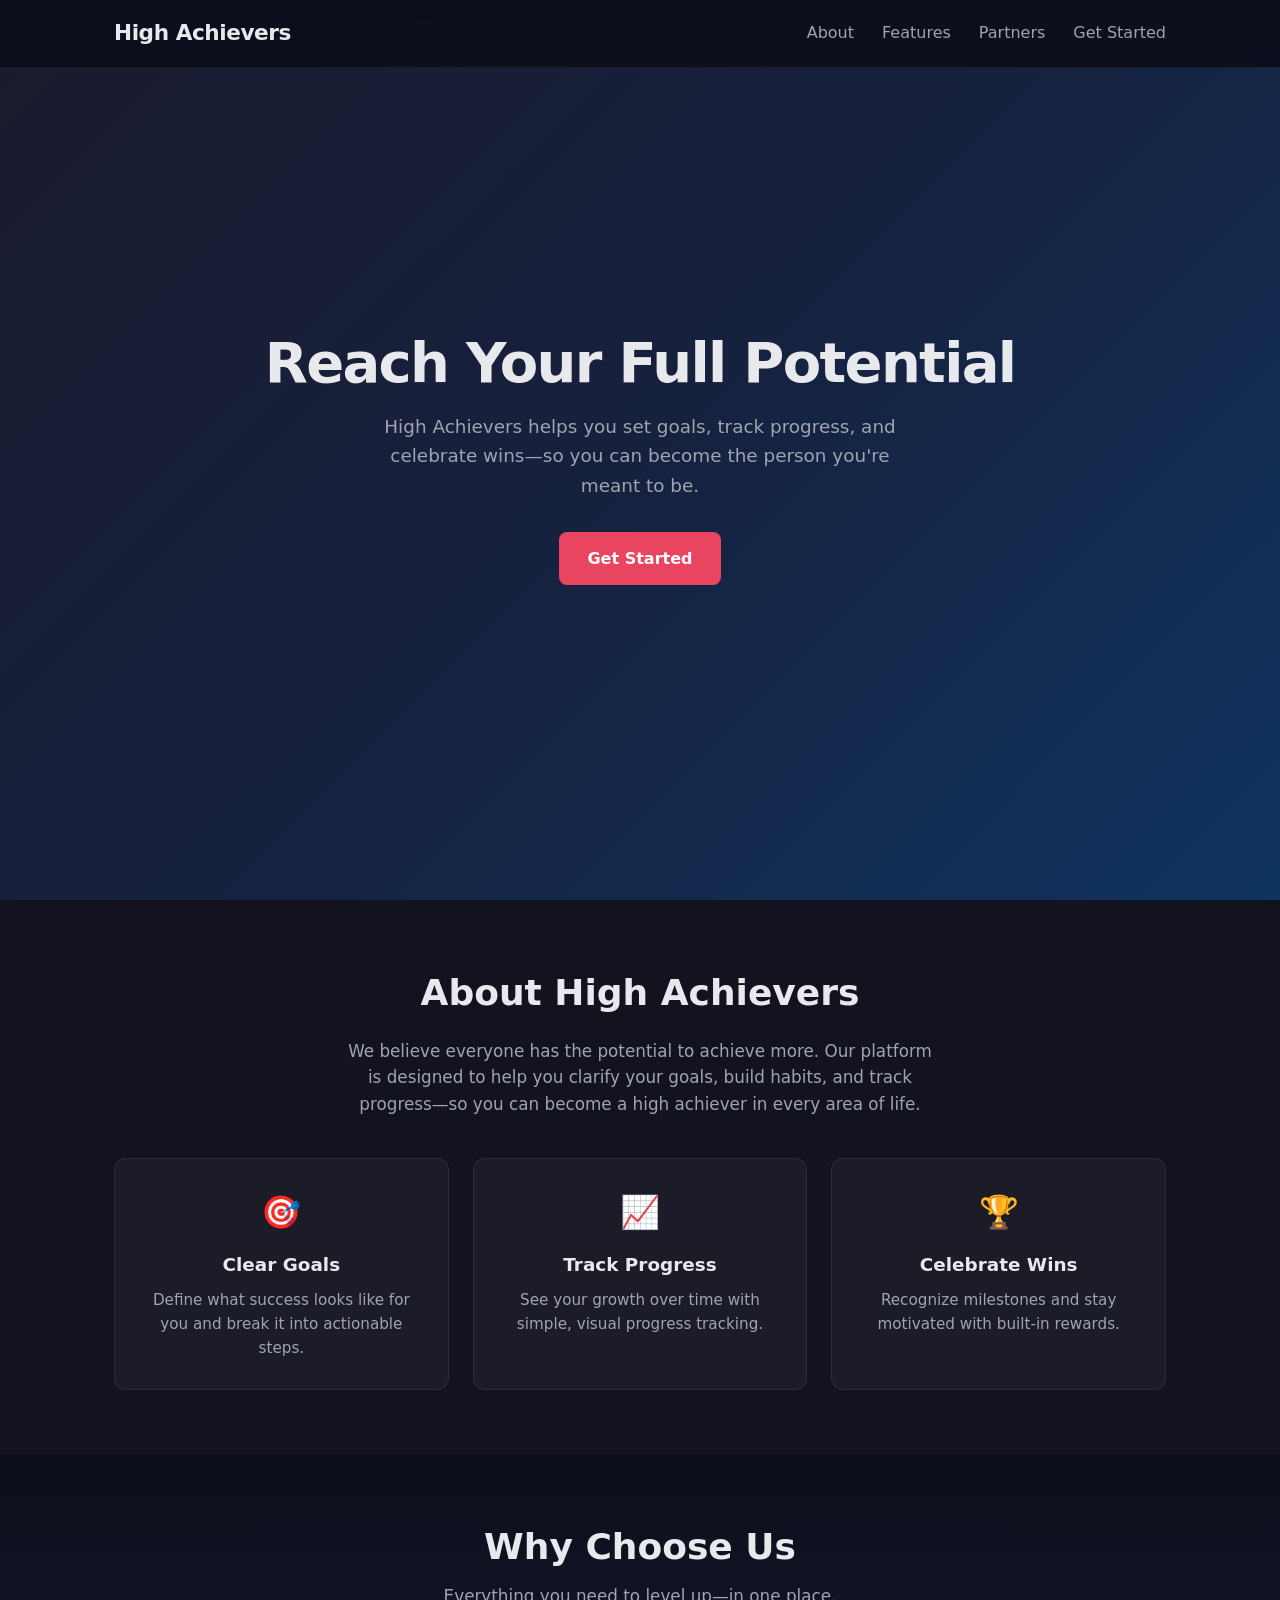
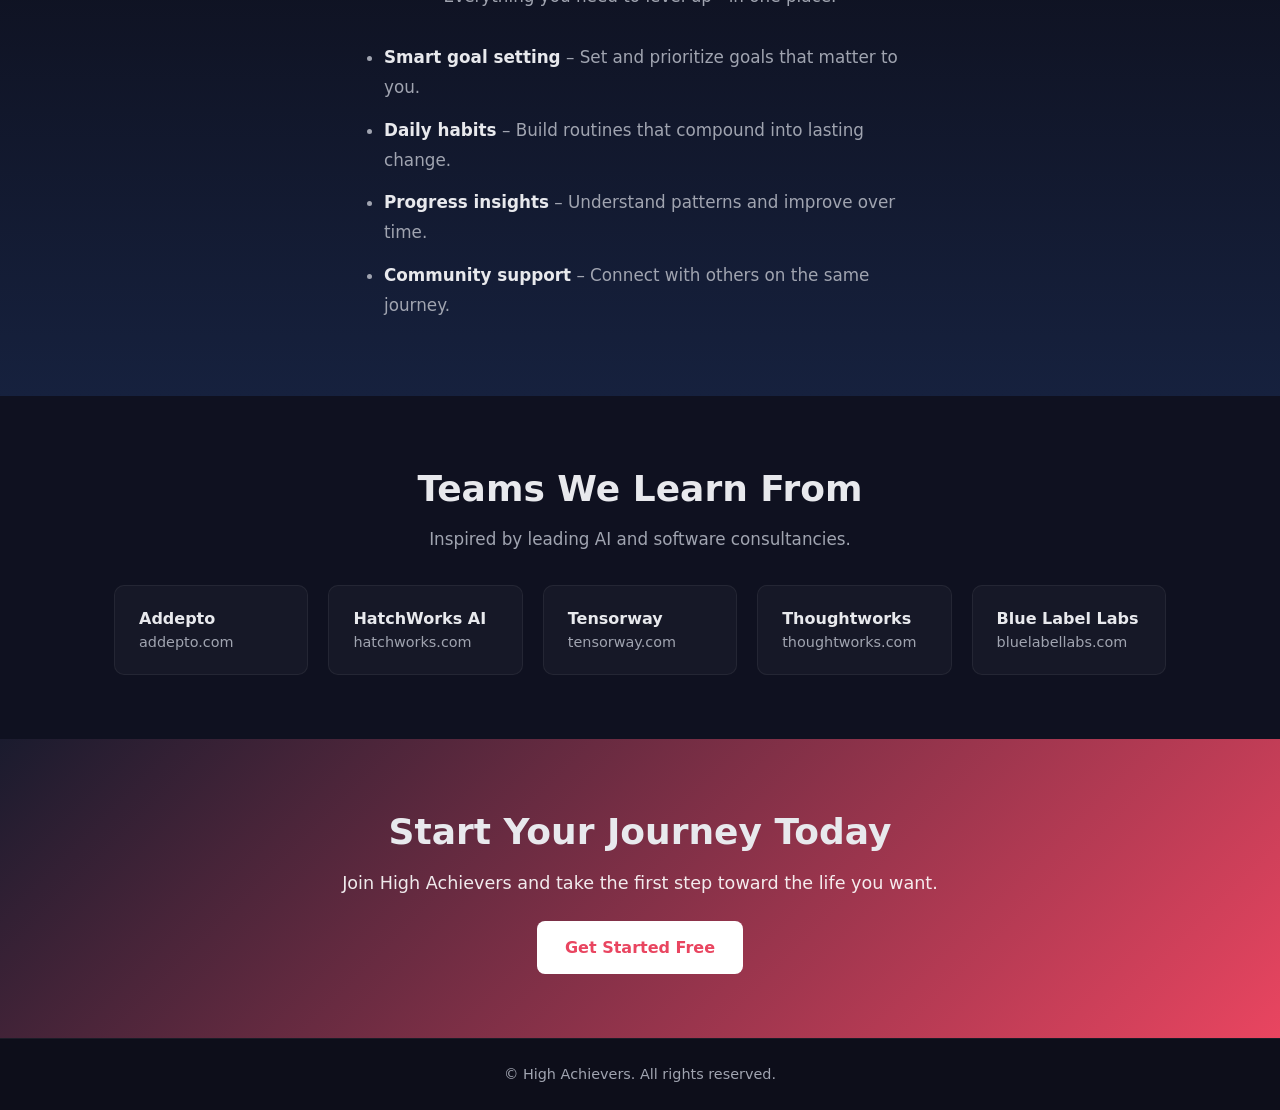
==== index.html @ 4ba8bb21 "feat: initial High Achievers landing page" ====
<!DOCTYPE html>
<html lang="en">
<head>
  <meta charset="UTF-8" />
  <meta name="viewport" content="width=device-width, initial-scale=1.0" />
  <title>High Achievers</title>
  <link rel="stylesheet" href="styles.css" />
</head>
<body>
  <header class="site-header">
    <div class="container">
      <a href="#" class="logo">High Achievers</a>
      <nav class="nav">
        <a href="#about">About</a>
        <a href="#features">Features</a>
        <a href="#partners">Partners</a>
        <a href="#cta">Get Started</a>
      </nav>
    </div>
  </header>

  <main>
    <section class="hero">
      <div class="container hero-content">
        <h1>Reach Your Full Potential</h1>
        <p class="hero-tagline">High Achievers helps you set goals, track progress, and celebrate wins—so you can become the person you're meant to be.</p>
        <a href="#cta" class="btn btn-primary">Get Started</a>
      </div>
    </section>

    <section id="about" class="about">
      <div class="container">
        <h2>About High Achievers</h2>
        <p class="about-lead">We believe everyone has the potential to achieve more. Our platform is designed to help you clarify your goals, build habits, and track progress—so you can become a high achiever in every area of life.</p>
        <div class="about-grid">
          <div class="about-card">
            <span class="about-icon">🎯</span>
            <h3>Clear Goals</h3>
            <p>Define what success looks like for you and break it into actionable steps.</p>
          </div>
          <div class="about-card">
            <span class="about-icon">📈</span>
            <h3>Track Progress</h3>
            <p>See your growth over time with simple, visual progress tracking.</p>
          </div>
          <div class="about-card">
            <span class="about-icon">🏆</span>
            <h3>Celebrate Wins</h3>
            <p>Recognize milestones and stay motivated with built-in rewards.</p>
          </div>
        </div>
      </div>
    </section>

    <section id="features" class="features">
      <div class="container">
        <h2>Why Choose Us</h2>
        <p class="section-tagline">Everything you need to level up—in one place.</p>
        <ul class="features-list">
          <li><strong>Smart goal setting</strong> – Set and prioritize goals that matter to you.</li>
          <li><strong>Daily habits</strong> – Build routines that compound into lasting change.</li>
          <li><strong>Progress insights</strong> – Understand patterns and improve over time.</li>
          <li><strong>Community support</strong> – Connect with others on the same journey.</li>
        </ul>
      </div>
    </section>

    <section id="partners" class="partners">
      <div class="container">
        <h2>Teams We Learn From</h2>
        <p class="section-tagline">Inspired by leading AI and software consultancies.</p>
        <div class="partners-grid">
          <a class="partner-card" href="https://addepto.com/" target="_blank" rel="noopener noreferrer">
            <span class="partner-name">Addepto</span>
            <span class="partner-site">addepto.com</span>
          </a>
          <a class="partner-card" href="https://hatchworks.com/" target="_blank" rel="noopener noreferrer">
            <span class="partner-name">HatchWorks AI</span>
            <span class="partner-site">hatchworks.com</span>
          </a>
          <a class="partner-card" href="https://www.tensorway.com/" target="_blank" rel="noopener noreferrer">
            <span class="partner-name">Tensorway</span>
            <span class="partner-site">tensorway.com</span>
          </a>
          <a class="partner-card" href="https://www.thoughtworks.com/" target="_blank" rel="noopener noreferrer">
            <span class="partner-name">Thoughtworks</span>
            <span class="partner-site">thoughtworks.com</span>
          </a>
          <a class="partner-card" href="https://www.bluelabellabs.com/" target="_blank" rel="noopener noreferrer">
            <span class="partner-name">Blue Label Labs</span>
            <span class="partner-site">bluelabellabs.com</span>
          </a>
        </div>
      </div>
    </section>

    <section id="cta" class="cta">
      <div class="container cta-content">
        <h2>Start Your Journey Today</h2>
        <p>Join High Achievers and take the first step toward the life you want.</p>
        <a href="#" class="btn btn-primary">Get Started Free</a>
      </div>
    </section>
  </main>

  <footer class="site-footer">
    <div class="container">
      <p>&copy; High Achievers. All rights reserved.</p>
    </div>
  </footer>
</body>
</html>
---- styles.css ----
/* High Achievers – Base & Hero */

:root {
  --bg-hero: linear-gradient(135deg, #1a1b2e 0%, #16213e 50%, #0f3460 100%);
  --bg-body: #0d0e1a;
  --text-primary: #e8e9ed;
  --text-muted: #a0a4b0;
  --accent: #e94560;
  --accent-hover: #ff6b6b;
  --header-bg: rgba(13, 14, 26, 0.9);
  --container-max: 1100px;
}

*,
*::before,
*::after {
  box-sizing: border-box;
}

body {
  margin: 0;
  font-family: "Segoe UI", system-ui, -apple-system, sans-serif;
  background: var(--bg-body);
  color: var(--text-primary);
  line-height: 1.6;
  min-height: 100vh;
}

.container {
  width: 100%;
  max-width: var(--container-max);
  margin: 0 auto;
  padding: 0 1.5rem;
}

/* Header */
.site-header {
  position: fixed;
  top: 0;
  left: 0;
  right: 0;
  z-index: 100;
  background: var(--header-bg);
  backdrop-filter: blur(8px);
  border-bottom: 1px solid rgba(255, 255, 255, 0.06);
}

.site-header .container {
  display: flex;
  align-items: center;
  justify-content: space-between;
  padding-top: 1rem;
  padding-bottom: 1rem;
}

.logo {
  font-size: 1.35rem;
  font-weight: 700;
  color: var(--text-primary);
  text-decoration: none;
  letter-spacing: -0.02em;
}

.nav {
  display: flex;
  gap: 1.75rem;
}

.nav a {
  color: var(--text-muted);
  text-decoration: none;
  font-weight: 500;
  transition: color 0.2s;
}

.nav a:hover {
  color: var(--accent);
}

/* Hero */
.hero {
  min-height: 100vh;
  display: flex;
  align-items: center;
  background: var(--bg-hero);
  padding-top: 5rem;
  padding-bottom: 4rem;
}

.hero-content {
  text-align: center;
}

.hero h1 {
  font-size: clamp(2.25rem, 5vw, 3.5rem);
  font-weight: 700;
  margin: 0 0 1rem;
  letter-spacing: -0.03em;
  line-height: 1.15;
}

.hero-tagline {
  font-size: 1.15rem;
  color: var(--text-muted);
  max-width: 520px;
  margin: 0 auto 2rem;
}

.btn {
  display: inline-block;
  padding: 0.85rem 1.75rem;
  font-size: 1rem;
  font-weight: 600;
  text-decoration: none;
  border-radius: 8px;
  transition: background 0.2s, transform 0.15s;
}

.btn-primary {
  background: var(--accent);
  color: #fff;
  border: none;
}

.btn-primary:hover {
  background: var(--accent-hover);
  transform: translateY(-1px);
}

/* Footer */
.site-footer {
  padding: 1.5rem;
  text-align: center;
  color: var(--text-muted);
  font-size: 0.9rem;
  border-top: 1px solid rgba(255, 255, 255, 0.06);
}

.site-footer p {
  margin: 0;
}

/* About */
.about {
  padding: 4rem 0;
  background: #12131f;
}

.about h2 {
  font-size: clamp(1.75rem, 3vw, 2.25rem);
  margin: 0 0 1rem;
  text-align: center;
}

.about-lead {
  text-align: center;
  color: var(--text-muted);
  max-width: 600px;
  margin: 0 auto 2.5rem;
  font-size: 1.05rem;
}

.about-grid {
  display: grid;
  grid-template-columns: repeat(3, 1fr);
  gap: 1.5rem;
}

.about-card {
  background: rgba(255, 255, 255, 0.04);
  border: 1px solid rgba(255, 255, 255, 0.08);
  border-radius: 12px;
  padding: 1.75rem;
  text-align: center;
  transition: border-color 0.2s, transform 0.2s;
}

.about-card:hover {
  border-color: rgba(233, 69, 96, 0.4);
  transform: translateY(-2px);
}

.about-icon {
  font-size: 2rem;
  display: block;
  margin-bottom: 0.75rem;
}

.about-card h3 {
  font-size: 1.15rem;
  margin: 0 0 0.5rem;
}

.about-card p {
  margin: 0;
  color: var(--text-muted);
  font-size: 0.95rem;
}

/* Features */
.features {
  padding: 4rem 0;
  background: linear-gradient(180deg, #0d0e1a 0%, #16213e 100%);
}

.features h2 {
  font-size: clamp(1.75rem, 3vw, 2.25rem);
  margin: 0 0 0.5rem;
  text-align: center;
}

.section-tagline {
  text-align: center;
  color: var(--text-muted);
  margin: 0 0 2rem;
  font-size: 1.05rem;
}

.features-list {
  max-width: 560px;
  margin: 0 auto;
  padding-left: 1.5rem;
  color: var(--text-muted);
  font-size: 1.05rem;
  line-height: 1.8;
}

.features-list li {
  margin-bottom: 0.75rem;
}

.features-list strong {
  color: var(--text-primary);
}

/* Partners */
.partners {
  padding: 4rem 0;
  background: #0f1120;
}

.partners h2 {
  font-size: clamp(1.75rem, 3vw, 2.25rem);
  margin: 0 0 0.5rem;
  text-align: center;
}

.partners-grid {
  display: grid;
  grid-template-columns: repeat(auto-fit, minmax(180px, 1fr));
  gap: 1.25rem;
  margin-top: 2rem;
}

.partner-card {
  display: flex;
  flex-direction: column;
  align-items: flex-start;
  padding: 1.25rem 1.5rem;
  border-radius: 10px;
  background: rgba(255, 255, 255, 0.03);
  border: 1px solid rgba(255, 255, 255, 0.06);
  text-decoration: none;
  color: inherit;
  transition: border-color 0.2s, transform 0.15s, background 0.2s;
}

.partner-card:hover {
  border-color: rgba(233, 69, 96, 0.6);
  background: rgba(233, 69, 96, 0.06);
  transform: translateY(-2px);
}

.partner-name {
  font-weight: 600;
}

.partner-site {
  font-size: 0.9rem;
  color: var(--text-muted);
}

/* CTA */
.cta {
  padding: 4rem 0;
  background: linear-gradient(135deg, #1a1b2e 0%, #e94560 100%);
}

.cta-content {
  text-align: center;
}

.cta h2 {
  font-size: clamp(1.75rem, 3vw, 2.25rem);
  margin: 0 0 0.5rem;
}

.cta p {
  color: rgba(255, 255, 255, 0.9);
  margin: 0 0 1.5rem;
  font-size: 1.1rem;
}

.cta .btn-primary {
  background: #fff;
  color: var(--accent);
}

.cta .btn-primary:hover {
  background: #f0f0f0;
  color: #c73e54;
}

@media (max-width: 640px) {
  .nav {
    gap: 1.25rem;
  }
  .hero {
    padding-top: 4rem;
  }
  .about-grid {
    grid-template-columns: 1fr;
  }
}
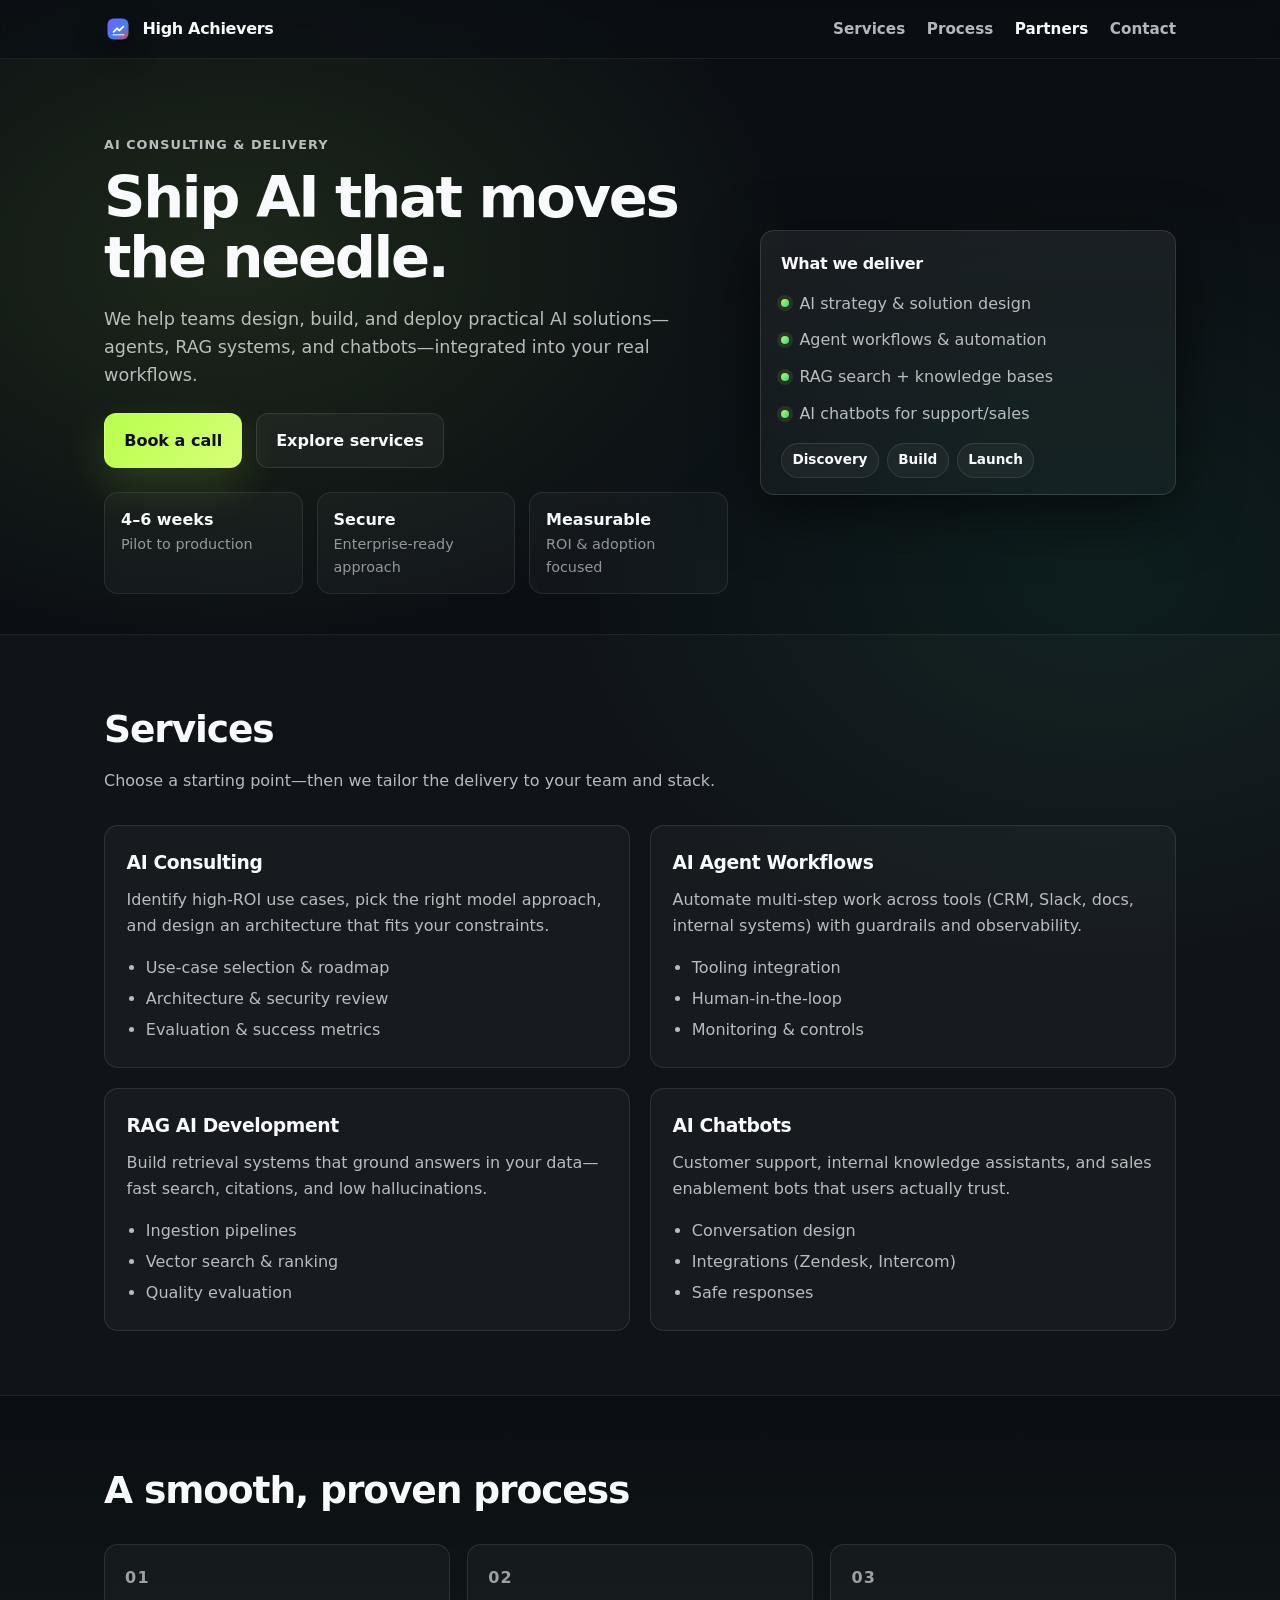
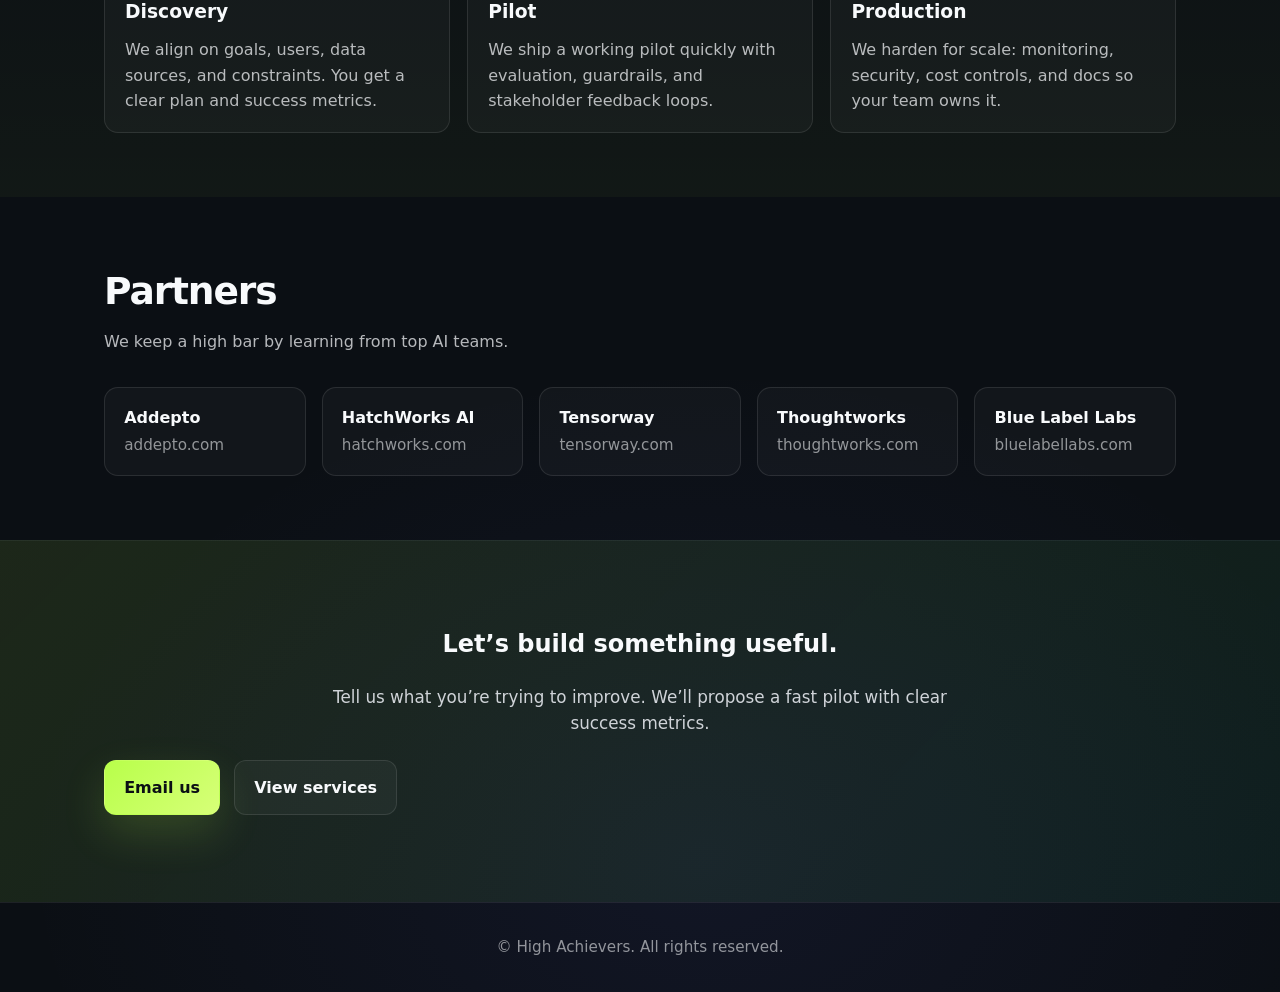
==== commit 25114201: "feat: restructure landing into src and premium palette Move markup/styles/scripts into src/, add SVG" ====
--- a/index.html
+++ b/index.html
@@ -1,112 +1,32 @@
 <!DOCTYPE html>
 <html lang="en">
-<head>
-  <meta charset="UTF-8" />
-  <meta name="viewport" content="width=device-width, initial-scale=1.0" />
-  <title>High Achievers</title>
-  <link rel="stylesheet" href="styles.css" />
-</head>
-<body>
-  <header class="site-header">
-    <div class="container">
-      <a href="#" class="logo">High Achievers</a>
-      <nav class="nav">
-        <a href="#about">About</a>
-        <a href="#features">Features</a>
-        <a href="#partners">Partners</a>
-        <a href="#cta">Get Started</a>
-      </nav>
-    </div>
-  </header>
-
-  <main>
-    <section class="hero">
-      <div class="container hero-content">
-        <h1>Reach Your Full Potential</h1>
-        <p class="hero-tagline">High Achievers helps you set goals, track progress, and celebrate wins—so you can become the person you're meant to be.</p>
-        <a href="#cta" class="btn btn-primary">Get Started</a>
-      </div>
-    </section>
-
-    <section id="about" class="about">
-      <div class="container">
-        <h2>About High Achievers</h2>
-        <p class="about-lead">We believe everyone has the potential to achieve more. Our platform is designed to help you clarify your goals, build habits, and track progress—so you can become a high achiever in every area of life.</p>
-        <div class="about-grid">
-          <div class="about-card">
-            <span class="about-icon">🎯</span>
-            <h3>Clear Goals</h3>
-            <p>Define what success looks like for you and break it into actionable steps.</p>
-          </div>
-          <div class="about-card">
-            <span class="about-icon">📈</span>
-            <h3>Track Progress</h3>
-            <p>See your growth over time with simple, visual progress tracking.</p>
-          </div>
-          <div class="about-card">
-            <span class="about-icon">🏆</span>
-            <h3>Celebrate Wins</h3>
-            <p>Recognize milestones and stay motivated with built-in rewards.</p>
-          </div>
-        </div>
-      </div>
-    </section>
-
-    <section id="features" class="features">
-      <div class="container">
-        <h2>Why Choose Us</h2>
-        <p class="section-tagline">Everything you need to level up—in one place.</p>
-        <ul class="features-list">
-          <li><strong>Smart goal setting</strong> – Set and prioritize goals that matter to you.</li>
-          <li><strong>Daily habits</strong> – Build routines that compound into lasting change.</li>
-          <li><strong>Progress insights</strong> – Understand patterns and improve over time.</li>
-          <li><strong>Community support</strong> – Connect with others on the same journey.</li>
-        </ul>
-      </div>
-    </section>
-
-    <section id="partners" class="partners">
-      <div class="container">
-        <h2>Teams We Learn From</h2>
-        <p class="section-tagline">Inspired by leading AI and software consultancies.</p>
-        <div class="partners-grid">
-          <a class="partner-card" href="https://addepto.com/" target="_blank" rel="noopener noreferrer">
-            <span class="partner-name">Addepto</span>
-            <span class="partner-site">addepto.com</span>
-          </a>
-          <a class="partner-card" href="https://hatchworks.com/" target="_blank" rel="noopener noreferrer">
-            <span class="partner-name">HatchWorks AI</span>
-            <span class="partner-site">hatchworks.com</span>
-          </a>
-          <a class="partner-card" href="https://www.tensorway.com/" target="_blank" rel="noopener noreferrer">
-            <span class="partner-name">Tensorway</span>
-            <span class="partner-site">tensorway.com</span>
-          </a>
-          <a class="partner-card" href="https://www.thoughtworks.com/" target="_blank" rel="noopener noreferrer">
-            <span class="partner-name">Thoughtworks</span>
-            <span class="partner-site">thoughtworks.com</span>
-          </a>
-          <a class="partner-card" href="https://www.bluelabellabs.com/" target="_blank" rel="noopener noreferrer">
-            <span class="partner-name">Blue Label Labs</span>
-            <span class="partner-site">bluelabellabs.com</span>
-          </a>
-        </div>
-      </div>
-    </section>
-
-    <section id="cta" class="cta">
-      <div class="container cta-content">
-        <h2>Start Your Journey Today</h2>
-        <p>Join High Achievers and take the first step toward the life you want.</p>
-        <a href="#" class="btn btn-primary">Get Started Free</a>
-      </div>
-    </section>
-  </main>
-
-  <footer class="site-footer">
-    <div class="container">
-      <p>&copy; High Achievers. All rights reserved.</p>
-    </div>
-  </footer>
-</body>
+  <head>
+    <meta charset="UTF-8" />
+    <meta name="viewport" content="width=device-width, initial-scale=1.0" />
+    <title>High Achievers</title>
+    <link rel="stylesheet" href="./src/styles/main.css" />
+    <script defer src="./src/js/main.js"></script>
+  </head>
+  <body>
+    <!-- Source of truth lives in ./src/index.html -->
+    <noscript>This site works best with JavaScript enabled.</noscript>
+    <!-- Keep a single entry point so local servers serve /index.html at root -->
+    <main id="app"></main>
+    <script>
+      // Simple include-style load: render the src HTML into #app for now.
+      // (This keeps a scalable /src structure without needing a bundler yet.)
+      fetch("./src/index.html")
+        .then((r) => r.text())
+        .then((html) => {
+          const doc = new DOMParser().parseFromString(html, "text/html");
+          const body = doc.body;
+          document.querySelector("#app").replaceWith(...body.childNodes);
+          window.dispatchEvent(new Event("ha:ready"));
+        })
+        .catch(() => {
+          document.body.innerHTML =
+            "<p style='color:white;font-family:system-ui;padding:24px'>Could not load app. Run a local server (not file://).</p>";
+        });
+    </script>
+  </body>
 </html>
--- a/src/styles/main.css
+++ b/src/styles/main.css
@@ -0,0 +1,491 @@
+:root {
+  /* Option C: Charcoal + neon lime */
+  --bg: #0b0f14; /* charcoal */
+  --bg-2: #0b0f14;
+  --surface: rgba(255, 255, 255, 0.04);
+  --surface-2: rgba(255, 255, 255, 0.06);
+  --border: rgba(255, 255, 255, 0.10);
+
+  --text: #f8fafc;
+  --muted: rgba(248, 250, 252, 0.72);
+  --muted-2: rgba(248, 250, 252, 0.56);
+
+  /* Premium tuning: slightly muted lime + restrained glow */
+  --accent: #b8ff4a; /* soft lime */
+  --accent-2: #34d399; /* mint-green */
+
+  --shadow: 0 18px 60px rgba(0, 0, 0, 0.55);
+  --radius: 14px;
+  --container: 1120px;
+}
+
+*,
+*::before,
+*::after {
+  box-sizing: border-box;
+}
+
+html {
+  scroll-behavior: smooth;
+}
+
+body {
+  margin: 0;
+  font-family: ui-sans-serif, system-ui, -apple-system, Segoe UI, Roboto, Arial, sans-serif;
+  background:
+    radial-gradient(950px 650px at 18% 10%, rgba(184, 255, 74, 0.10), transparent 60%),
+    radial-gradient(900px 650px at 86% 22%, rgba(52, 211, 153, 0.08), transparent 60%),
+    radial-gradient(1100px 800px at 55% 95%, rgba(99, 102, 241, 0.08), transparent 62%),
+    var(--bg);
+  color: var(--text);
+  line-height: 1.6;
+  min-height: 100vh;
+}
+
+img {
+  max-width: 100%;
+  height: auto;
+}
+
+.container {
+  width: 100%;
+  max-width: var(--container);
+  margin: 0 auto;
+  padding: 0 1.5rem;
+}
+
+/* Header */
+.site-header {
+  position: sticky;
+  top: 0;
+  z-index: 50;
+  border-bottom: 1px solid rgba(255, 255, 255, 0.08);
+  background: rgba(11, 15, 20, 0.72);
+  backdrop-filter: blur(10px);
+}
+
+.site-header .container {
+  display: flex;
+  align-items: center;
+  justify-content: space-between;
+  padding: 0.95rem 1.5rem;
+}
+
+.brand {
+  display: inline-flex;
+  align-items: center;
+  gap: 0.65rem;
+  text-decoration: none;
+  color: var(--text);
+}
+
+.brand-mark {
+  border-radius: 8px;
+  box-shadow: 0 10px 26px rgba(0, 0, 0, 0.35);
+}
+
+.brand-name {
+  font-weight: 700;
+  letter-spacing: -0.02em;
+}
+
+.nav {
+  display: flex;
+  gap: 1.35rem;
+  align-items: center;
+}
+
+.nav a {
+  text-decoration: none;
+  color: var(--muted);
+  font-weight: 600;
+  font-size: 0.95rem;
+  transition: color 0.2s;
+}
+
+.nav a:hover,
+.nav a.is-active {
+  color: var(--text);
+}
+
+/* Buttons */
+.btn {
+  display: inline-flex;
+  align-items: center;
+  justify-content: center;
+  padding: 0.85rem 1.2rem;
+  border-radius: 12px;
+  font-weight: 700;
+  text-decoration: none;
+  border: 1px solid transparent;
+  transition: transform 0.15s, background 0.2s, border-color 0.2s;
+  will-change: transform;
+}
+
+.btn:active {
+  transform: translateY(0);
+}
+
+.btn-primary {
+  background: linear-gradient(135deg, var(--accent) 0%, #d7ff78 100%);
+  color: #0b0f14;
+  box-shadow: 0 18px 44px rgba(184, 255, 74, 0.16);
+}
+
+.btn-primary:hover {
+  transform: translateY(-1px);
+}
+
+.btn-ghost {
+  background: rgba(255, 255, 255, 0.04);
+  border-color: rgba(255, 255, 255, 0.10);
+  color: var(--text);
+}
+
+.btn-ghost:hover {
+  transform: translateY(-1px);
+  border-color: rgba(255, 255, 255, 0.18);
+}
+
+/* Hero */
+.hero {
+  padding: 4.5rem 0 2.5rem;
+}
+
+.hero-grid {
+  display: grid;
+  grid-template-columns: 1.2fr 0.8fr;
+  gap: 2rem;
+  align-items: center;
+}
+
+.eyebrow {
+  display: inline-flex;
+  align-items: center;
+  gap: 0.5rem;
+  margin: 0 0 0.75rem;
+  color: var(--muted);
+  font-weight: 700;
+  letter-spacing: 0.08em;
+  text-transform: uppercase;
+  font-size: 0.8rem;
+}
+
+.hero h1 {
+  margin: 0 0 1rem;
+  font-size: clamp(2.25rem, 4.8vw, 3.6rem);
+  letter-spacing: -0.04em;
+  line-height: 1.05;
+}
+
+.hero-tagline {
+  margin: 0 0 1.5rem;
+  max-width: 54ch;
+  color: var(--muted);
+  font-size: 1.1rem;
+}
+
+.hero-actions {
+  display: flex;
+  gap: 0.85rem;
+  flex-wrap: wrap;
+  margin-bottom: 1.5rem;
+}
+
+.hero-metrics {
+  display: grid;
+  grid-template-columns: repeat(3, minmax(0, 1fr));
+  gap: 0.85rem;
+  margin-top: 1rem;
+}
+
+.metric {
+  padding: 0.9rem 1rem;
+  border-radius: 14px;
+  background: rgba(255, 255, 255, 0.03);
+  border: 1px solid rgba(255, 255, 255, 0.09);
+}
+
+.metric-value {
+  display: block;
+  font-weight: 800;
+}
+
+.metric-label {
+  display: block;
+  color: var(--muted-2);
+  font-size: 0.9rem;
+}
+
+.hero-panel .panel-card {
+  border-radius: var(--radius);
+  border: 1px solid rgba(255, 255, 255, 0.12);
+  background: linear-gradient(180deg, rgba(255, 255, 255, 0.06), rgba(255, 255, 255, 0.03));
+  box-shadow: var(--shadow);
+  padding: 1.25rem 1.25rem 1.05rem;
+}
+
+.panel-title {
+  font-weight: 800;
+  margin-bottom: 0.85rem;
+  letter-spacing: -0.02em;
+}
+
+.panel-list {
+  margin: 0;
+  padding: 0;
+  list-style: none;
+  display: grid;
+  gap: 0.7rem;
+  color: var(--muted);
+}
+
+.panel-list li {
+  display: flex;
+  align-items: center;
+  gap: 0.65rem;
+}
+
+.dot {
+  width: 8px;
+  height: 8px;
+  border-radius: 999px;
+  background: linear-gradient(135deg, var(--accent), var(--accent-2));
+  box-shadow: 0 0 0 4px rgba(184, 255, 74, 0.10);
+}
+
+.panel-foot {
+  display: flex;
+  gap: 0.5rem;
+  flex-wrap: wrap;
+  margin-top: 1rem;
+}
+
+.pill {
+  padding: 0.35rem 0.65rem;
+  border-radius: 999px;
+  font-weight: 700;
+  font-size: 0.85rem;
+  color: var(--text);
+  background: rgba(255, 255, 255, 0.04);
+  border: 1px solid rgba(255, 255, 255, 0.10);
+}
+
+/* Sections */
+.section {
+  padding: 4rem 0;
+}
+
+.section-title {
+  margin: 0 0 0.5rem;
+  font-size: clamp(1.7rem, 3vw, 2.35rem);
+  letter-spacing: -0.03em;
+}
+
+.section-tagline {
+  margin: 0 0 2rem;
+  color: var(--muted);
+  max-width: 70ch;
+}
+
+.services {
+  background: rgba(255, 255, 255, 0.02);
+  border-top: 1px solid rgba(255, 255, 255, 0.06);
+  border-bottom: 1px solid rgba(255, 255, 255, 0.06);
+}
+
+.cards {
+  display: grid;
+  grid-template-columns: repeat(2, minmax(0, 1fr));
+  gap: 1.25rem;
+}
+
+.card {
+  border-radius: var(--radius);
+  border: 1px solid rgba(255, 255, 255, 0.10);
+  background: rgba(255, 255, 255, 0.03);
+  padding: 1.35rem 1.35rem 1.2rem;
+  transition: transform 0.18s, border-color 0.2s, background 0.2s;
+}
+
+.card:hover {
+  transform: translateY(-2px);
+  border-color: rgba(184, 255, 74, 0.28);
+  background: rgba(184, 255, 74, 0.045);
+}
+
+.card h3 {
+  margin: 0 0 0.6rem;
+  letter-spacing: -0.02em;
+}
+
+.card p {
+  margin: 0 0 1rem;
+  color: var(--muted);
+}
+
+.bullets {
+  margin: 0;
+  padding-left: 1.2rem;
+  color: var(--muted);
+}
+
+.bullets li {
+  margin: 0.35rem 0;
+}
+
+.process {
+  background: linear-gradient(180deg, transparent 0%, rgba(184, 255, 74, 0.04) 100%);
+}
+
+.steps {
+  display: grid;
+  grid-template-columns: repeat(3, minmax(0, 1fr));
+  gap: 1.1rem;
+  margin-top: 1.5rem;
+}
+
+.step {
+  border-radius: var(--radius);
+  border: 1px solid rgba(255, 255, 255, 0.10);
+  background: rgba(255, 255, 255, 0.03);
+  padding: 1.25rem 1.25rem 1.15rem;
+}
+
+.step-num {
+  display: inline-block;
+  font-weight: 900;
+  color: rgba(248, 250, 252, 0.60);
+  letter-spacing: 0.08em;
+}
+
+.step h3 {
+  margin: 0.4rem 0 0.6rem;
+}
+
+.step p {
+  margin: 0;
+  color: var(--muted);
+}
+
+/* Partners */
+.partners-grid {
+  display: grid;
+  grid-template-columns: repeat(auto-fit, minmax(200px, 1fr));
+  gap: 1rem;
+}
+
+.partner-card {
+  display: flex;
+  flex-direction: column;
+  gap: 0.15rem;
+  padding: 1.1rem 1.2rem;
+  border-radius: 14px;
+  border: 1px solid rgba(255, 255, 255, 0.10);
+  background: rgba(255, 255, 255, 0.03);
+  text-decoration: none;
+  color: inherit;
+  transition: transform 0.18s, border-color 0.2s, background 0.2s;
+}
+
+.partner-card:hover {
+  transform: translateY(-2px);
+  border-color: rgba(184, 255, 74, 0.30);
+  background: rgba(184, 255, 74, 0.055);
+}
+
+.partner-name {
+  font-weight: 800;
+}
+
+.partner-site {
+  color: var(--muted-2);
+  font-size: 0.95rem;
+}
+
+/* CTA */
+.cta {
+  background: linear-gradient(135deg, rgba(184, 255, 74, 0.10), rgba(52, 211, 153, 0.07));
+  border-top: 1px solid rgba(255, 255, 255, 0.06);
+}
+
+.cta-content {
+  text-align: center;
+}
+
+.cta-content p {
+  margin: 0.3rem auto 1.4rem;
+  max-width: 64ch;
+  color: rgba(238, 240, 246, 0.86);
+  font-size: 1.05rem;
+}
+
+/* Footer */
+.site-footer {
+  padding: 2rem 0;
+  border-top: 1px solid rgba(255, 255, 255, 0.08);
+  color: var(--muted-2);
+  font-size: 0.95rem;
+}
+
+.site-footer p {
+  margin: 0;
+  text-align: center;
+}
+
+/* Reveal animations (only hide when JS is enabled) */
+.reveal {
+  opacity: 1;
+  transform: none;
+}
+
+.js .reveal {
+  opacity: 0;
+  transform: translateY(14px);
+  transition: opacity 0.6s ease, transform 0.6s ease;
+}
+
+.js .reveal.is-visible {
+  opacity: 1;
+  transform: translateY(0);
+}
+
+@media (prefers-reduced-motion: reduce) {
+  html {
+    scroll-behavior: auto;
+  }
+  .reveal {
+    opacity: 1;
+    transform: none;
+    transition: none;
+  }
+  .btn,
+  .card,
+  .partner-card {
+    transition: none;
+  }
+}
+
+@media (max-width: 960px) {
+  .hero-grid {
+    grid-template-columns: 1fr;
+  }
+  .hero-metrics {
+    grid-template-columns: 1fr;
+  }
+  .cards {
+    grid-template-columns: 1fr;
+  }
+  .steps {
+    grid-template-columns: 1fr;
+  }
+}
+
+@media (max-width: 640px) {
+  .nav {
+    gap: 1rem;
+  }
+  .nav a {
+    font-size: 0.9rem;
+  }
+}
